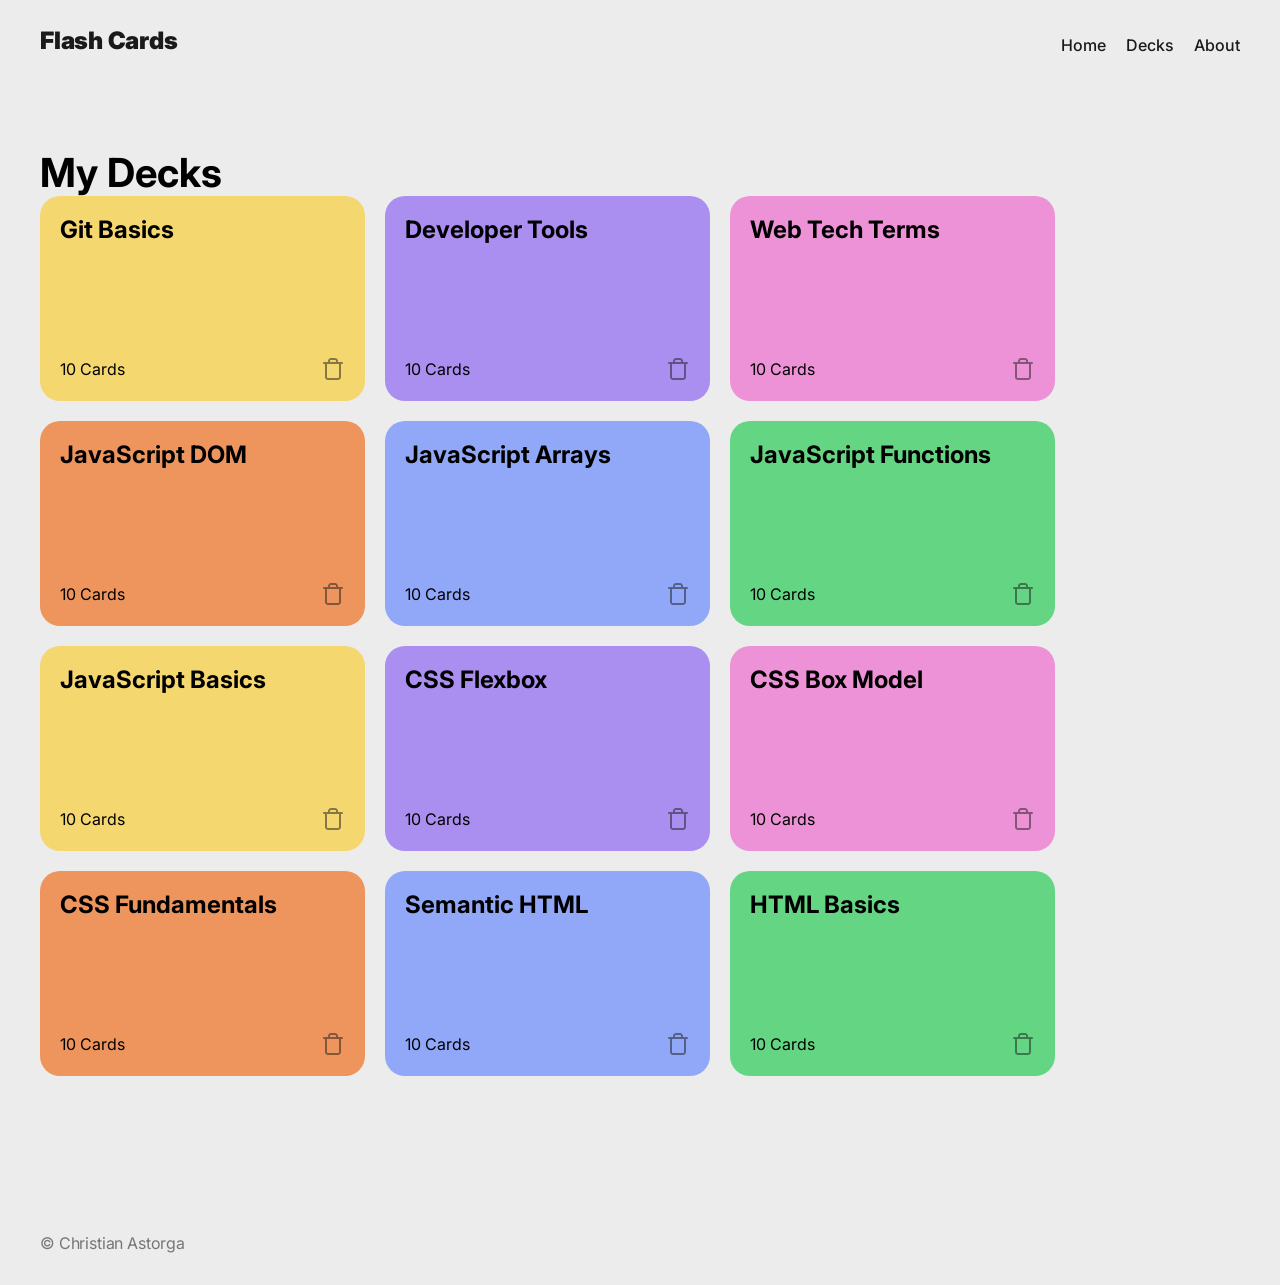
==== app/index.html @ 1ab65f2f "Initial commit" ====
<!DOCTYPE html>
<html lang="en">
  <head>
    <meta name="description" content="a description of my flashcard page" />
    <meta  name="viewport" content="width=device-width, initial-scale=1.0" />
    <meta name="author" content="Christian Astorga" />
    <meta name="keywords" content="webpage, flashcards" />
    <title>My Flashcards</title>
    <link rel="stylesheet" href="assets/vendor/normalize.css" />
    <link rel="stylesheet" href="assets/css/style.css" />
    <link rel="icon" href="favicon.ico" />
    <link
      href="https://fonts.googleapis.com/css2?family=Inter:wght@400;700&display=swap"
      rel="stylesheet"
    />
  </head>

  <body class="page">
    <header class="header">
      <h1 class="header__title">
        <a href="#home" class="header__link">Flash Cards</a>
      </h1>
      <nav class="nav">
        <ul class="nav__links">
          <li><a href="#home" class="nav__link">Home</a></li>
          <li><a href="#home" class="nav__link">Decks</a></li>
          <li><a href="#about" class="nav__link">About</a></li>
        </ul>
      </nav>
    </header>

    <main class="page__main-content">
      <section id="carousel" class="carousel">

  <button class="carousel__back-btn" type="button">← Back</button>



  <h2 class="carousel__title"></h2>

  <div class="carousel__progress"></div>


 <div class="carousel__card-wrapper">
  <button
    type="button"
    class="carousel__btn carousel__btn_type_left"
    aria-label="Previous card"
  ></button>
  
  <div class="card__carousel">
    <div class="card__carousel-text"></div>
    <div class="card__carousel-text card__carousel-text--back"></div>
    
    
  </div>
  <button
    type="button"
    class="carousel__btn carousel__btn_type_right"
    aria-label="Next card"
     ></button>
</div>

<button class="carousel__btn carousel__btn_type_flip"></button>

</section>

      
      <section id="home" class="decks">
        <h2 class="decks__title">My Decks</h2>

        
        <ul class="decks__list wrapping-row__display-contents"></ul>
        <template id="deck-template">
          <li class="deck deck_color_green">
            <a class="deck__link" href="#"></a>
            <h3 class="deck__title"></h3>
            <div class="deck__row">
              <p class="deck__count"></p>
              <button
                class="deck__delete-btn"
                aria-label="Delete this deck"
                type="button"
              ></button>
            </div>
          </li>
        </template>
      </section>

      <section id="about" class="about">
        <h2>About</h2>
        <p>This is the about page. You will fill this in later.</p>
      </section>

      <section id="not-found" class="not-found">
        <h2>404 — Not Found</h2>
        <p>The page you are looking for does not exist.</p>
      </section>

    </main>

    <footer class="footer">
      <p class="footer__text">&copy; Christian Astorga</p>
    </footer>

    <script src="assets/js/index.js" type="module"></script>
  </body>
</html>
---- app/assets/css/style.css ----
.page {
  background-color: #ececec;
  font-family: Inter, Arial, Helvetica, sans-serif;
  max-width: 1440px;
  margin: 0 auto;
  padding: 20px 40px 32px 40px;
  flex-direction: column;
  min-height: 100vh;
  box-sizing: border-box;
  display: flex;
}

.page__main-content {
  margin-top: 60px;
  flex-grow: 1;
  margin-bottom: 138px;
}

.page__main-content_type_carousel {
  margin-top: 106px;
}

.decks {
  margin-top: 0;
  margin-bottom: 20px;
  justify-content: space-between;
  align-items: center;
  border-radius: 20px;
  display: flex;
}

.decks__title {
  margin-bottom: 0;
  margin-top: 20px;
  font-weight: 700;
  font-size: 40px;
}

.deck__title {
  margin: 0;
  font-weight: 700;
  font-size: 24px;
  line-height: 1.2;
}

.deck__count {
  font-weight: 400;
  font-size: 16px;
  line-height: 1.2;
  margin: 0;
}

.deck__row {
  display: flex;
  justify-content: space-between;
  align-items: center;
}

.decks__list {
  display: flex;
  gap: 20px;
  list-style-type: none;
  margin: 0;
  padding: 0;
}

.decks__new-deck-btn {
  display: flex;
  border-radius: 20px;
  padding: 20px;
  cursor: pointer;
  box-sizing: border-box;
}

.deck {
  background-color: #64d583;
  width: 325px;
  height: 205px;
  flex-direction: column;
  justify-content: space-between;
  border-radius: 20px;
  padding: 20px;
  box-sizing: border-box;
  display: flex;
  position: relative;
}

.deck__link {
  position: absolute;
  inset: 0;
  z-index: 1;
}

.deck__delete-btn {
  height: 24px;
  width: 24px;
  background-color: transparent;
  background-image: url("../images/delete.svg");
  border: none;
  opacity: 50%;
  cursor: pointer;
  z-index: 2;
}

.deck__delete-btn:hover {
  opacity: 1;
}

.deck_color_green {
  background-color: #64d583;
}

.deck_color_blue {
  background-color: #91a8f9;
}

.deck_color_pink {
  background-color: #ee92d7;
}

.deck_color_purple {
  background-color: #aa8ef0;
}

.deck_color_orange {
  background-color: #ee955e;
}

.deck_color_yellow {
  background-color: #f5d770;
}

.footer__text {
  font-weight: 400;
  font-size: 16px;
  letter-spacing: -0.16px;
  color: #00000080;
  margin: 0;
}

.header {
  display: flex;
  justify-content: space-between;
}

.header__title {
  margin: 0;
}

.header__link {
  margin: 0;
  font-weight: 900;
  font-size: 24px;
  letter-spacing: -0.24px;
  text-decoration: none;
  color: #1a1a1a;
}

.nav {
  margin: 0;
  padding: 0;
}

.nav__links {
  display: flex;
  gap: 20px;
  list-style-type: none;
}

.nav__link {
  font-weight: 500;
  font-size: 16px;
  color: #1a1a1a;
  text-decoration: none;
}

.nav__link:hover {
  text-decoration: underline;
}

.wrapping-row__display-contents {
  flex-wrap: wrap;
}

.carousel__btn {
  width: 44px;
  height: 44px;
  background-color: #fff;
  border-radius: 8px;
  border: none;
  cursor: pointer;
}

.carousel__btn:hover {
  background-color: #f0f0f0;
}

.carousel__btn_type_left {
  background-image: url("../images/left.svg");
  background-repeat: no-repeat;
  background-position: center;
  background-size: 24px 24px;
  opacity: 0.5;
  transform: translateY(-50%);
  
}

.carousel__btn_disabled {
  opacity: 20%;
  cursor: default;
}

.carousel__btn_disabled:hover {
  background-color: white;
}

.carousel {
  position: relative;
  display: none;
  flex-direction: column;
  align-items: center;
}

.card__carousel {
  width: 440px;
  height: 300px;
  border-radius: 20px;
  padding: 20px;
  display: flex;
  flex-direction: column;
  align-items: center;
  transition: transform 0.4s ease;
  transform-style: preserve-3d;
  position: relative;
}

.carousel__btn_type_right {
  background-image: url("../images/right.svg");
  background-repeat: no-repeat;
  background-position: center;
  background-size: 24px 24px;
  transform: translateY(-50%);
  
}

.carousel__btn_type_flip {
  background-image: url("../images/flip.svg");
  margin-top: 16px;
  align-self: center;
  background-repeat: no-repeat;
  background-position: center;
  background-size: 24px 24px;
}

.card__carousel_color_green {
  background-color: #64d583;
}

.card__carousel_color_blue {
  background-color: #91a8f9;
}

.card__carousel_color_pink {
  background-color: #ee92d7;
}

.card__carousel_color_purple {
  background-color: #aa8ef0;
}

.card__carousel_color_orange {
  background-color: #ee955e;
}

.card__carousel_color_yellow {
  background-color: #f5d770;
}

.card__carousel--flipped {
  transform: rotateY(180deg);
  background-color: #fff;
}

.card__carousel-text {
  backface-visibility: hidden;
  position: absolute;
  inset: 0;
  padding: 20px;
  font-size: 20px;
  line-height: 1.4;
}

.card__carousel-text--back {
  transform: rotateY(180deg);
}

.carousel__back-btn {
  position: absolute;
  top: -40px;
  left: 0;
  font-size: 16px;
  color: #1a1a1a;
  text-decoration: underline;
  cursor: pointer;
  opacity: 0.7;
}

.carousel__back-btn:hover {
  opacity: 1;
}

.carousel__progress {
  margin-top: 16px;
  font-size: 16px;
  color: #1a1a1a;
  opacity: 0.7;
}

.carousel__card-wrapper {
  position: relative;
  display: flex;
  justify-content: center;
  align-items: center;
  height: 300px; 
  margin-bottom: 20px; 
}

.about {
  display: none;
}

.not-found {
  display: none;
}
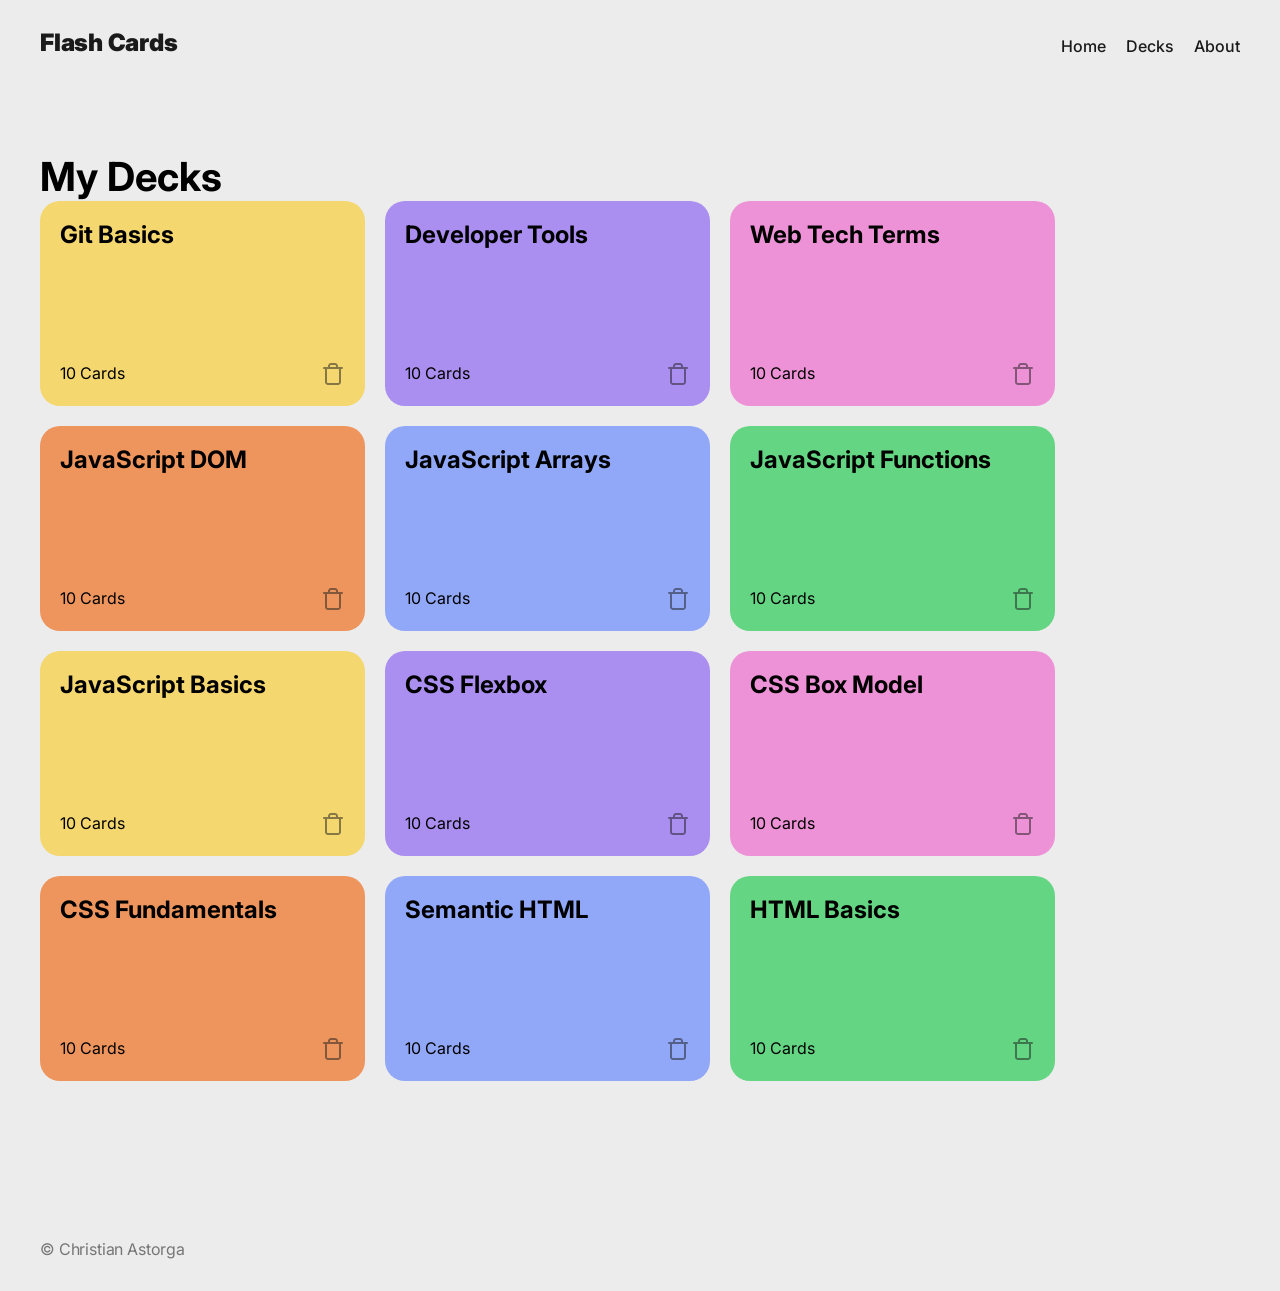
==== commit d512c998: "refactor: split CSS files according to BEM blocks" ====
--- a/app/index.html
+++ b/app/index.html
@@ -6,8 +6,7 @@
     <meta name="author" content="Christian Astorga" />
     <meta name="keywords" content="webpage, flashcards" />
     <title>My Flashcards</title>
-    <link rel="stylesheet" href="assets/vendor/normalize.css" />
-    <link rel="stylesheet" href="assets/css/style.css" />
+    <link rel="stylesheet" href="assets/css/index.css" />
     <link rel="icon" href="favicon.ico" />
     <link
       href="https://fonts.googleapis.com/css2?family=Inter:wght@400;700&display=swap"
--- a/app/assets/css/index.css
+++ b/app/assets/css/index.css
@@ -0,0 +1,21 @@
+@import url("path/to/normalize.css");
+@import url("page.css");
+@import url("header.css");
+@import url("footer.css");
+@import url("wrapping-row.css");
+@import url("not-found.css");
+@import url("nav.css");
+@import url("deck.css");
+@import url("carousel.css");
+@import url("about.css");
+
+
+
+
+
+
+
+
+
+
+
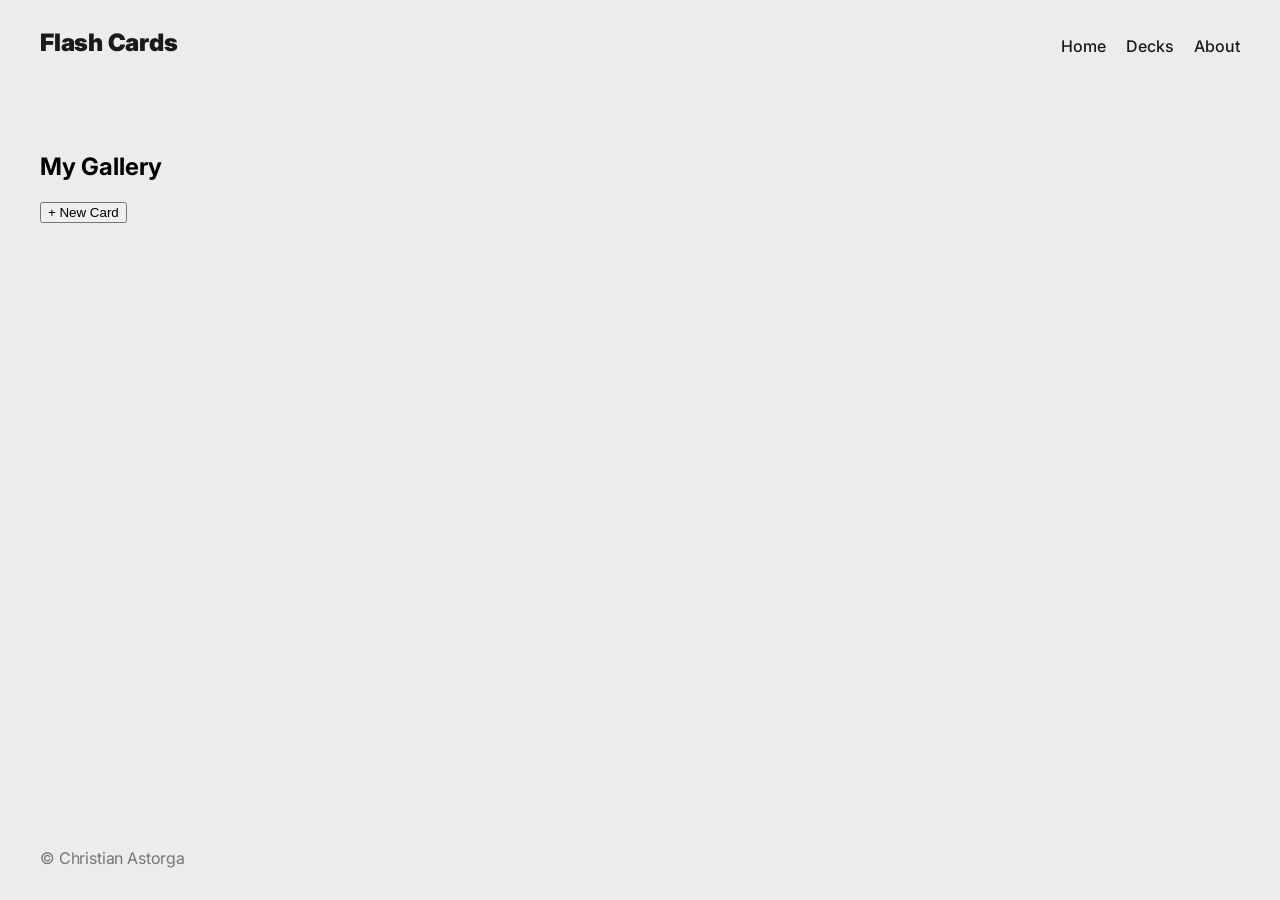
==== commit 3f3abcdc: "refactor: rename deck and decks blocks" ====
--- a/app/index.html
+++ b/app/index.html
@@ -65,24 +65,25 @@
 </section>
 
       
-      <section id="home" class="decks">
-        <h2 class="decks__title">My Decks</h2>
-
-        
-        <ul class="decks__list wrapping-row__display-contents"></ul>
-        <template id="deck-template">
-          <li class="deck deck_color_green">
-            <a class="deck__link" href="#"></a>
-            <h3 class="deck__title"></h3>
-            <div class="deck__row">
-              <p class="deck__count"></p>
+      <section id="home" class="gallery">
+        <h2 class="gallery__title">My Gallery</h2>
+        <div class="wrapping-row">
+          <ul class="gallery__list wrapping-row__display-contents"></ul>
+          <button type="button" class="gallery__new-card-btn">+ New Card</button>
+        <template id="card-template">
+          <li class="card card_color_green">
+            <a class="card" href="#"></a>
+            <h3 class="card__title"></h3>
+            <div class="card__row">
+              <p class="card__count"></p>
               <button
-                class="deck__delete-btn"
-                aria-label="Delete this deck"
+                class="card__delete-btn"
+                aria-label="Delete this card"
                 type="button"
               ></button>
             </div>
           </li>
+          </div>
         </template>
       </section>
 
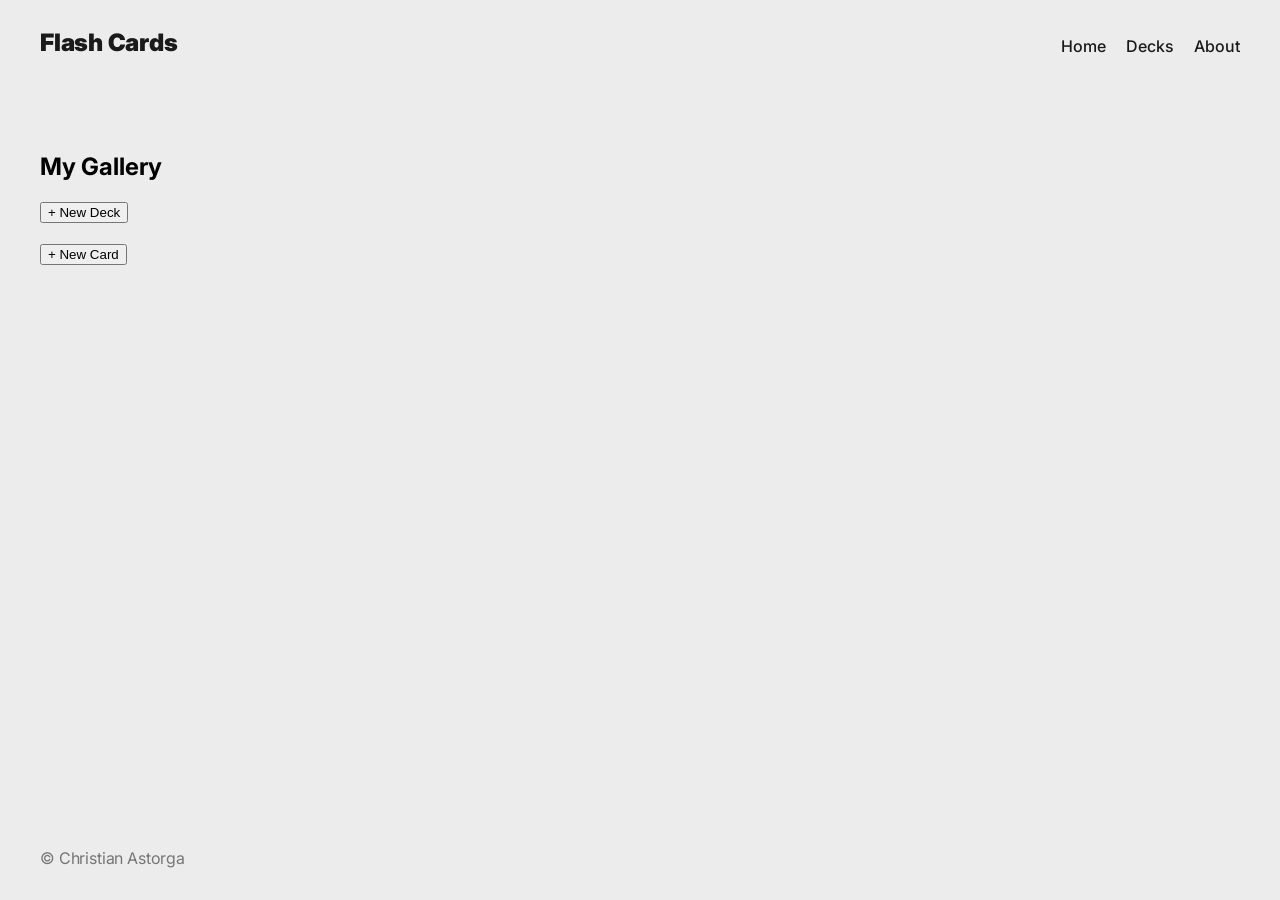
==== commit 788e6dd6: "feat: add markup for open deck view" ====
--- a/app/index.html
+++ b/app/index.html
@@ -2,12 +2,14 @@
 <html lang="en">
   <head>
     <meta name="description" content="a description of my flashcard page" />
-    <meta  name="viewport" content="width=device-width, initial-scale=1.0" />
+    <meta name="viewport" content="width=device-width, initial-scale=1.0" />
     <meta name="author" content="Christian Astorga" />
     <meta name="keywords" content="webpage, flashcards" />
     <title>My Flashcards</title>
+
     <link rel="stylesheet" href="assets/css/index.css" />
     <link rel="icon" href="favicon.ico" />
+
     <link
       href="https://fonts.googleapis.com/css2?family=Inter:wght@400;700&display=swap"
       rel="stylesheet"
@@ -19,6 +21,7 @@
       <h1 class="header__title">
         <a href="#home" class="header__link">Flash Cards</a>
       </h1>
+
       <nav class="nav">
         <ul class="nav__links">
           <li><a href="#home" class="nav__link">Home</a></li>
@@ -29,69 +32,71 @@
     </header>
 
     <main class="page__main-content">
+
+      
       <section id="carousel" class="carousel">
+        <button class="carousel__back-btn" type="button">← Back</button>
 
-  <button class="carousel__back-btn" type="button">← Back</button>
+        <h2 class="carousel__title"></h2>
+        <div class="carousel__progress"></div>
 
+        <div class="carousel__card-wrapper">
+          <button
+            type="button"
+            class="carousel__btn carousel__btn_type_left"
+            aria-label="Previous card"
+          ></button>
 
+          <div class="card__carousel">
+            <div class="card__carousel-text"></div>
+            <div class="card__carousel-text card__carousel-text--back"></div>
+          </div>
 
-  <h2 class="carousel__title"></h2>
+          <button
+            type="button"
+            class="carousel__btn carousel__btn_type_right"
+            aria-label="Next card"
+          ></button>
+        </div>
 
-  <div class="carousel__progress"></div>
-
-
- <div class="carousel__card-wrapper">
-  <button
-    type="button"
-    class="carousel__btn carousel__btn_type_left"
-    aria-label="Previous card"
-  ></button>
-  
-  <div class="card__carousel">
-    <div class="card__carousel-text"></div>
-    <div class="card__carousel-text card__carousel-text--back"></div>
-    
-    
-  </div>
-  <button
-    type="button"
-    class="carousel__btn carousel__btn_type_right"
-    aria-label="Next card"
-     ></button>
-</div>
-
-<button class="carousel__btn carousel__btn_type_flip"></button>
-
-</section>
+        <button
+          class="carousel__btn carousel__btn_type_flip"
+          aria-label="Flip card"
+        ></button>
+      </section>
 
       
       <section id="home" class="gallery">
         <h2 class="gallery__title">My Gallery</h2>
         <div class="wrapping-row">
           <ul class="gallery__list wrapping-row__display-contents"></ul>
-          <button type="button" class="gallery__new-card-btn">+ New Card</button>
-        <template id="card-template">
-          <li class="card card_color_green">
-            <a class="card" href="#"></a>
-            <h3 class="card__title"></h3>
-            <div class="card__row">
-              <p class="card__count"></p>
-              <button
-                class="card__delete-btn"
-                aria-label="Delete this card"
-                type="button"
-              ></button>
-            </div>
-          </li>
-          </div>
-        </template>
+
+          <button type="button" class="gallery__new-card-btn">
+            + New Deck
+          </button>
+        </div>
       </section>
 
+
+      <section id="deck-view" class="gallery">
+        <h2 class="gallery__title"></h2>
+
+        <div class="wrapping-row">
+          <ul class="gallery__list wrapping-row__display-contents"></ul>
+
+          <button type="button" class="gallery__new-card-btn">
+            + New Card
+          </button>
+        </div>
+      </section>
+
+      
       <section id="about" class="about">
         <h2>About</h2>
         <p>This is the about page. You will fill this in later.</p>
       </section>
 
+      
       <section id="not-found" class="not-found">
         <h2>404 — Not Found</h2>
         <p>The page you are looking for does not exist.</p>
@@ -103,6 +108,43 @@
       <p class="footer__text">&copy; Christian Astorga</p>
     </footer>
 
+    <template id="deck-template">
+  <li class="card">
+    <h3 class="card__title"></h3>
+
+    <div class="card__row">
+      <p class="card__count"></p>
+
+      <button
+        type="button"
+        aria-label="Delete deck"
+        class="card__delete-btn"
+      ></button>
+    </div>
+  </li>
+</template>
+
+<template id="card-template">
+  <li class="card">
+    <h3 class="card__title"></h3>
+
+    <div class="card__row">
+      <button
+        type="button"
+        aria-label="Flip card"
+        class="card__flip-btn"
+      ></button>
+
+      <button
+        type="button"
+        aria-label="Delete card"
+        class="card__delete-btn"
+      ></button>
+    </div>
+  </li>
+</template>
+
+
     <script src="assets/js/index.js" type="module"></script>
   </body>
-</html>+</html>
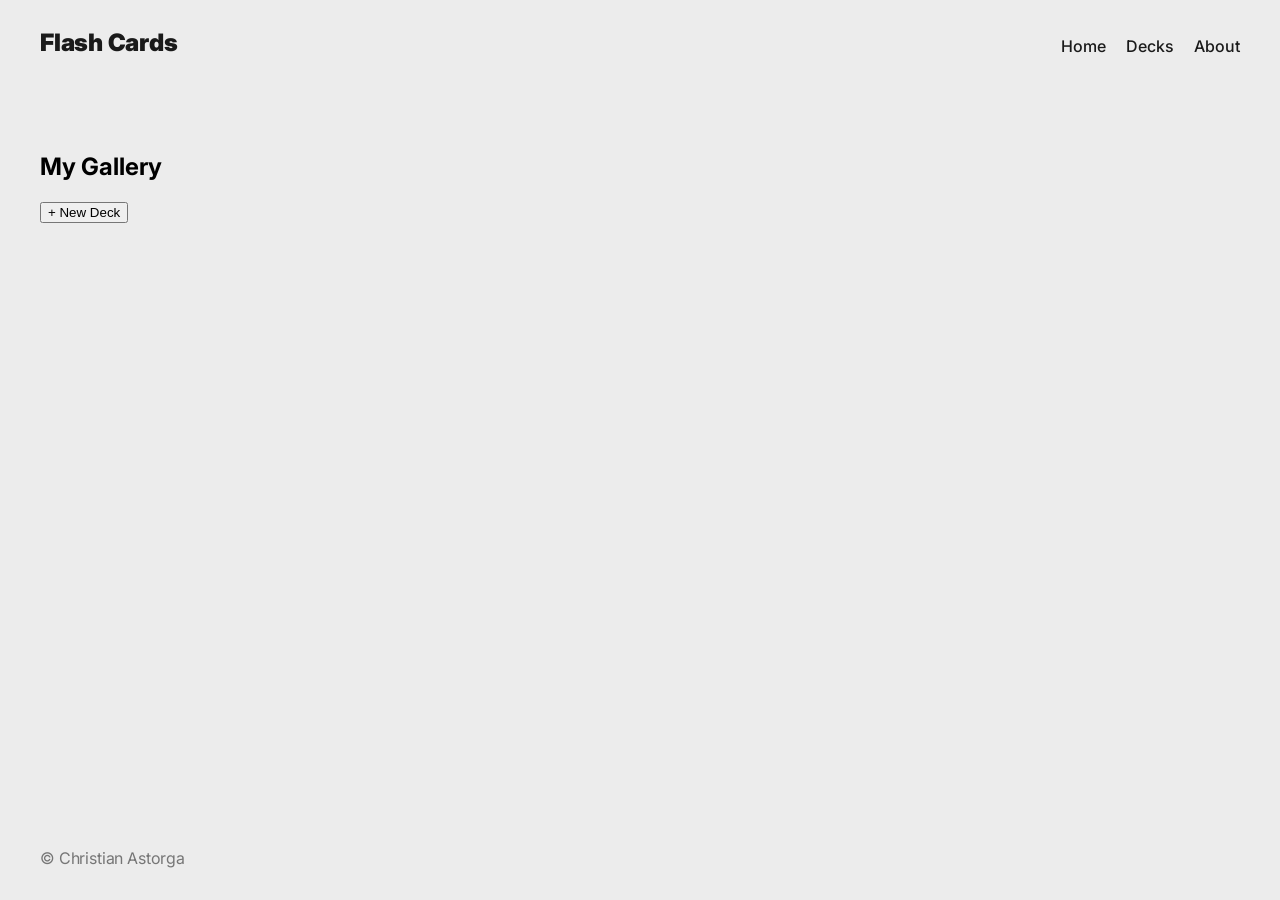
==== commit 9648c9e2: "feat: implement open deck view" ====
--- a/app/index.html
+++ b/app/index.html
@@ -118,11 +118,12 @@
       <button
         type="button"
         aria-label="Delete deck"
-        class="card__delete-btn"
+        class="card__btn card__btn_type_delete"
       ></button>
     </div>
   </li>
 </template>
+
 
 <template id="card-template">
   <li class="card">
@@ -132,19 +133,20 @@
       <button
         type="button"
         aria-label="Flip card"
-        class="card__flip-btn"
+        class="card__btn card__btn_type_flip"
       ></button>
 
       <button
         type="button"
         aria-label="Delete card"
-        class="card__delete-btn"
+        class="card__btn card__btn_type_delete"
       ></button>
     </div>
   </li>
 </template>
 
 
+
     <script src="assets/js/index.js" type="module"></script>
   </body>
 </html>
